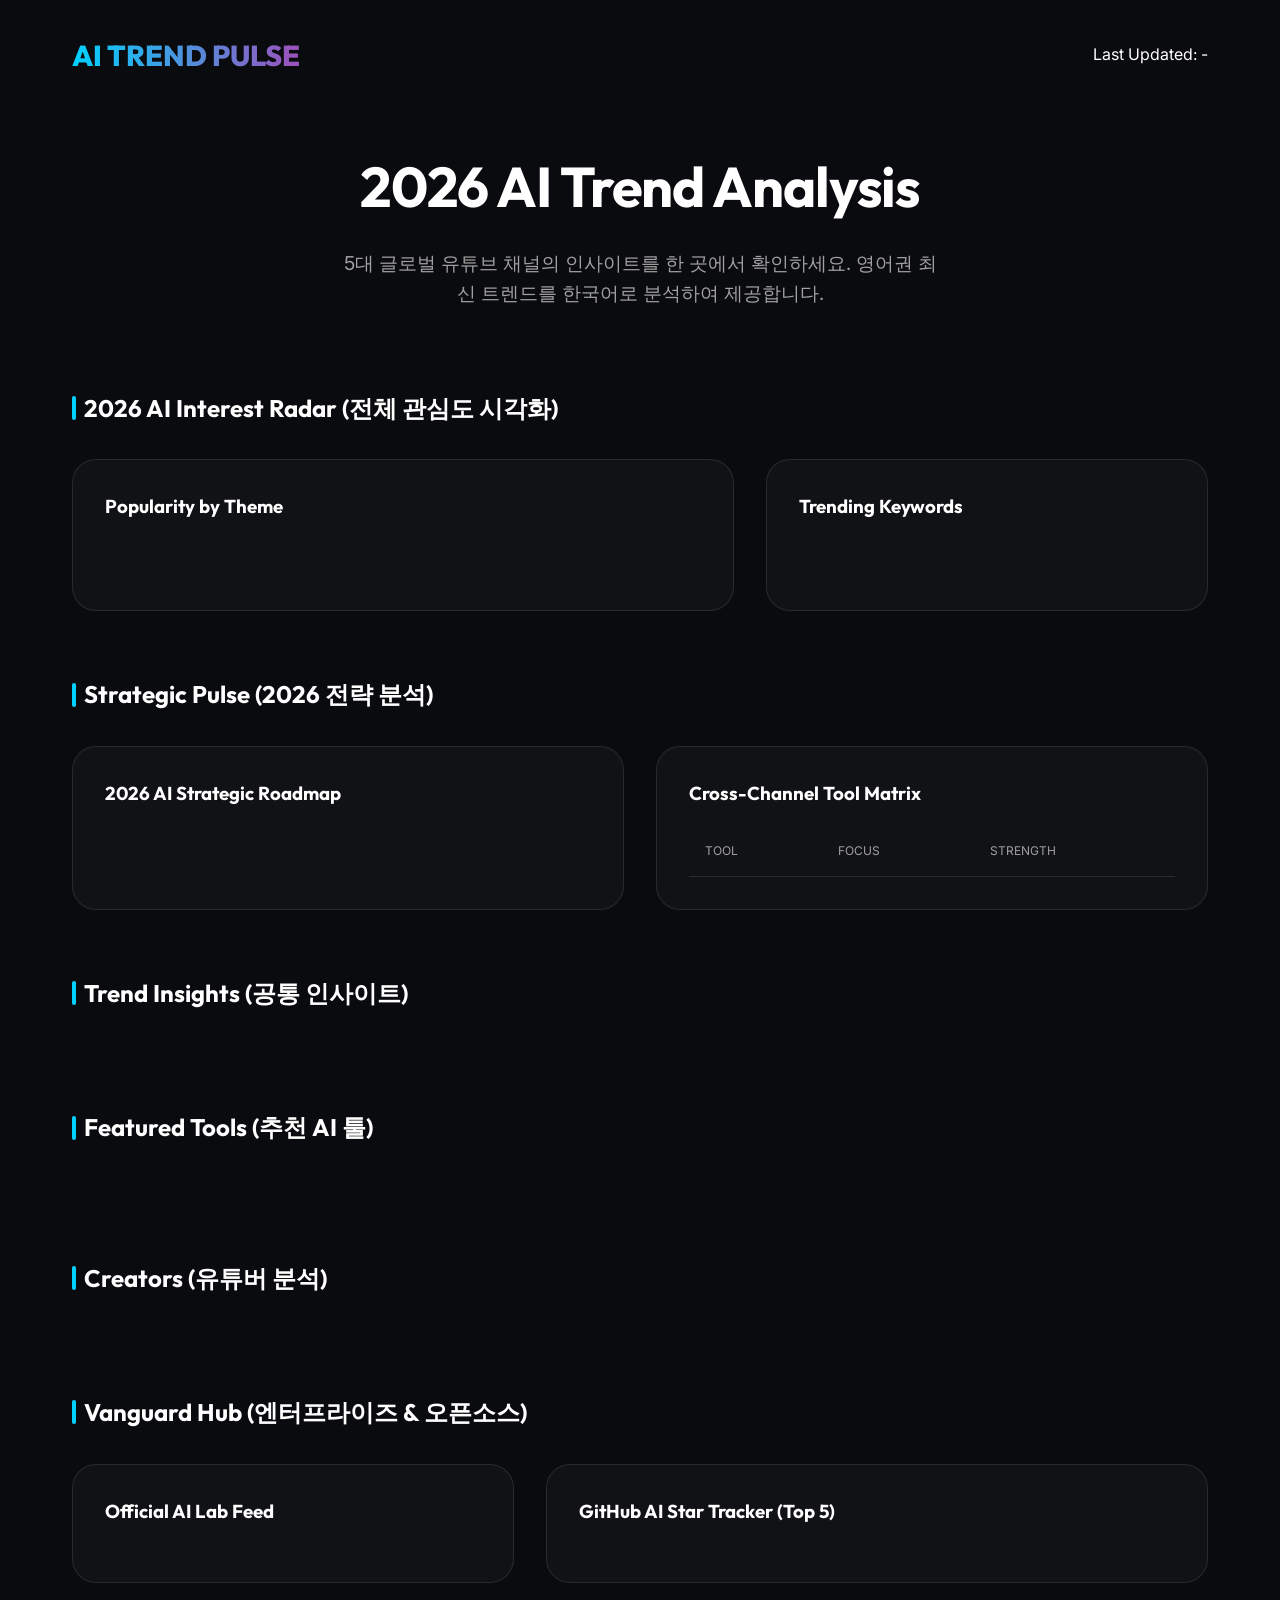
==== index.html @ 5b5e7fb4 "Add files via upload" ====
<!DOCTYPE html>
<html lang="ko">
<head>
    <meta charset="UTF-8">
    <meta name="viewport" content="width=device-width, initial-scale=1.0">
    <title>AI Trend & Tool Pulse 2026</title>
    <link rel="stylesheet" href="style.css">
</head>
<body>
    <div class="container">
        <header>
            <div class="logo">AI TREND PULSE</div>
            <div class="update-info">Last Updated: <span id="last-updated">-</span></div>
        </header>

        <section class="hero animate-fade">
            <h1>2026 AI Trend Analysis</h1>
            <p>5대 글로벌 유튜브 채널의 인사이트를 한 곳에서 확인하세요. 영어권 최신 트렌드를 한국어로 분석하여 제공합니다.</p>
        </section>

        <section class="animate-fade">
            <h2 class="section-title">2026 AI Interest Radar (전체 관심도 시각화)</h2>
            <div class="radar-grid">
                <div class="strategic-card">
                    <h3>Popularity by Theme</h3>
                    <div id="chart-container" class="chart-container" style="margin-top: 1.5rem;"></div>
                </div>
                <div class="strategic-card">
                    <h3>Trending Keywords</h3>
                    <div id="bubble-cloud" class="bubble-cloud" style="margin-top: 1.5rem;"></div>
                </div>
            </div>
        </section>
        <section class="animate-fade">
            <h2 class="section-title">Strategic Pulse (2026 전략 분석)</h2>
            <div class="strategic-grid">
                <div class="strategic-card">
                    <h3>2026 AI Strategic Roadmap</h3>
                    <div id="roadmap-container" style="margin-top: 1.5rem;"></div>
                </div>
                <div class="strategic-card">
                    <h3>Cross-Channel Tool Matrix</h3>
                    <table class="comparison-table">
                        <thead>
                            <tr><th>Tool</th><th>Focus</th><th>Strength</th></tr>
                        </thead>
                        <tbody id="tool-matrix-body"></tbody>
                    </table>
                </div>
            </div>
        </section>

        <section class="animate-fade">
            <h2 class="section-title">Trend Insights (공통 인사이트)</h2>
        <div id="insights-grid" class="insights-grid animate-fade">
            <!-- Dynamic Content -->
        </div>

        <h2 class="section-title">Featured Tools (추천 AI 툴)</h2>
        <div id="tools-scroll" class="tools-scroll animate-fade">
            <!-- Dynamic Content -->
        </div>

        <h2 class="section-title">Creators (유튜버 분석)</h2>
        <div id="channels-grid" class="channels-grid animate-fade" style="margin-bottom: 4rem;">
            <!-- Dynamic Content -->
        </div>

        <section class="animate-fade">
            <h2 class="section-title">Vanguard Hub (엔터프라이즈 & 오픈소스)</h2>
            <div class="vanguard-grid">
                <div class="strategic-card">
                    <h3>Official AI Lab Feed</h3>
                    <div id="official-news-list" class="news-feed" style="margin-top: 1.5rem;"></div>
                </div>
                <div class="strategic-card">
                    <h3>GitHub AI Star Tracker (Top 5)</h3>
                    <div id="github-repo-list" class="repo-list" style="margin-top: 1.5rem;"></div>
                </div>
            </div>
        </section>
    </div>

    </div>

    <!-- Keyword Focus Modal -->
    <div id="modal-backdrop" class="modal-backdrop" onclick="closeFocusView()"></div>
    <div id="focus-modal" class="focus-modal">
        <div class="modal-header">
            <h2 id="modal-title">Topic Focus</h2>
            <button class="close-btn" onclick="closeFocusView()">&times;</button>
        </div>
        <div class="modal-body">
            <div class="modal-section">
                <h4>Related Videos</h4>
                <div id="modal-videos" class="modal-results-grid"></div>
            </div>
            <div class="modal-section">
                <h4>Related Professional Resources</h4>
                <div id="modal-resources" class="modal-results-list"></div>
            </div>
        </div>
    </div>

    <script src="dashboard.js"></script>
</body>
</html>
---- style.css ----
@import url('https://fonts.googleapis.com/css2?family=Inter:wght@300;400;600;700&family=Outfit:wght@400;600;800&display=swap');

:root {
    --bg-color: #0a0b0e;
    --card-bg: rgba(255, 255, 255, 0.03);
    --glass-border: rgba(255, 255, 255, 0.1);
    --accent-blue: #00d2ff;
    --accent-purple: #9d50bb;
    --text-primary: #ffffff;
    --text-secondary: #a0a0a0;
    --transition: all 0.3s cubic-bezier(0.4, 0, 0.2, 1);
}

* {
    margin: 0;
    padding: 0;
    box-sizing: border-box;
}

body {
    font-family: 'Inter', sans-serif;
    background-color: var(--bg-color);
    color: var(--text-primary);
    line-height: 1.6;
    overflow-x: hidden;
}

h1, h2, h3, .logo {
    font-family: 'Outfit', sans-serif;
}

.container {
    max-width: 1200px;
    margin: 0 auto;
    padding: 2rem;
}

/* Header & Hero */
header {
    display: flex;
    justify-content: space-between;
    align-items: center;
    padding-bottom: 4rem;
}

.logo {
    font-size: 1.8rem;
    font-weight: 800;
    background: linear-gradient(to right, var(--accent-blue), var(--accent-purple));
    -webkit-background-clip: text;
    -webkit-text-fill-color: transparent;
}

.hero {
    text-align: center;
    margin-bottom: 5rem;
}

.hero h1 {
    font-size: 3.5rem;
    margin-bottom: 1rem;
    letter-spacing: -0.02em;
}

.hero p {
    color: var(--text-secondary);
    font-size: 1.2rem;
    max-width: 600px;
    margin: 0 auto;
}

/* Common Insights Section */
.section-title {
    font-size: 1.5rem;
    margin-bottom: 2rem;
    display: flex;
    align-items: center;
    gap: 0.5rem;
}

.section-title::before {
    content: '';
    width: 4px;
    height: 1.5rem;
    background: var(--accent-blue);
    border-radius: 2px;
}

.insights-grid {
    display: grid;
    grid-template-columns: repeat(auto-fit, minmax(300px, 1fr));
    gap: 1.5rem;
    margin-bottom: 4rem;
}

.insight-card {
    background: var(--card-bg);
    border: 1px solid var(--glass-border);
    backdrop-filter: blur(12px);
    padding: 1.5rem;
    border-radius: 1.2rem;
    transition: var(--transition);
}

.insight-card:hover {
    transform: translateY(-5px);
    border-color: rgba(0, 210, 255, 0.3);
    background: rgba(255, 255, 255, 0.05);
}

.insight-card .tag {
    font-size: 0.7rem;
    text-transform: uppercase;
    color: var(--accent-blue);
    margin-bottom: 0.5rem;
    display: inline-block;
    padding: 2px 8px;
    background: rgba(0, 210, 255, 0.1);
    border-radius: 4px;
}

/* Tool Gallery */
.tools-scroll {
    display: flex;
    gap: 1rem;
    overflow-x: auto;
    padding-bottom: 1rem;
    margin-bottom: 4rem;
}

.tools-scroll::-webkit-scrollbar {
    height: 4px;
}

.tools-scroll::-webkit-scrollbar-thumb {
    background: var(--glass-border);
    border-radius: 2px;
}

.tool-chip {
    flex: 0 0 auto;
    background: var(--card-bg);
    border: 1px solid var(--glass-border);
    padding: 0.8rem 1.5rem;
    border-radius: 50px;
    display: flex;
    align-items: center;
    gap: 0.8rem;
    transition: var(--transition);
    cursor: pointer;
}

.tool-chip:hover {
    background: var(--accent-blue);
    color: var(--bg-color);
    border-color: var(--accent-blue);
}

/* Channel Cards */
.channels-grid {
    display: grid;
    grid-template-columns: repeat(auto-fill, minmax(220px, 1fr));
    gap: 1.5rem;
}

.channel-card {
    background: var(--card-bg);
    border: 1px solid var(--glass-border);
    border-radius: 1.5rem;
    padding: 2rem 1.5rem;
    text-align: center;
    cursor: pointer;
    transition: var(--transition);
    text-decoration: none;
    color: inherit;
}

.channel-card:hover {
    background: rgba(255, 255, 255, 0.06);
    border-color: var(--accent-purple);
    transform: scale(1.02);
}

.channel-avatar {
    width: 80px;
    height: 80px;
    border-radius: 50%;
    margin-bottom: 1.2rem;
    border: 2px solid var(--glass-border);
    object-fit: cover;
}

.channel-card h3 {
    margin-bottom: 0.2rem;
    font-size: 1.2rem;
}

.channel-card .handle {
    font-size: 0.85rem;
    color: var(--text-secondary);
    margin-bottom: 0.5rem;
}

.channel-card .stats {
    font-size: 0.8rem;
    color: var(--text-secondary);
    margin-bottom: 1rem;
    opacity: 0.8;
}

.channel-card .desc {
    font-size: 0.85rem;
    color: #ccc;
    line-height: 1.4;
    height: 3em;
    overflow: hidden;
    text-overflow: ellipsis;
    display: -webkit-box;
    -webkit-line-clamp: 2;
    line-clamp: 2;
    -webkit-box-orient: vertical;
}

/* Detail Page specific */
.back-btn {
    display: inline-flex;
    align-items: center;
    gap: 0.5rem;
    color: var(--text-secondary);
    text-decoration: none;
    margin-bottom: 2rem;
    transition: var(--transition);
}

.back-btn:hover {
    color: var(--accent-blue);
}

/* Modal & Focus View */
.modal-backdrop {
    display: none;
    position: fixed;
    top: 0;
    left: 0;
    width: 100%;
    height: 100%;
    background: rgba(0, 0, 0, 0.6);
    backdrop-filter: blur(10px);
    z-index: 1000;
}

.focus-modal {
    display: none;
    position: fixed;
    top: 50%;
    left: 50%;
    transform: translate(-50%, -50%);
    width: 90%;
    max-width: 800px;
    max-height: 85vh;
    background: var(--card-bg);
    border: 1px solid var(--glass-border);
    border-radius: 2rem;
    padding: 2.5rem;
    z-index: 1001;
    overflow-y: auto;
    box-shadow: 0 25px 50px -12px rgba(0, 0, 0, 0.5);
}

.modal-header {
    display: flex;
    justify-content: space-between;
    align-items: center;
    margin-bottom: 2rem;
}

.modal-header h2 {
    color: var(--accent-blue);
    font-size: 1.8rem;
}

.close-btn {
    background: none;
    border: none;
    color: var(--text-secondary);
    font-size: 2.5rem;
    cursor: pointer;
    transition: var(--transition);
}

.close-btn:hover { color: var(--accent-blue); }

.modal-section { margin-bottom: 2.5rem; }

.modal-section h4 {
    color: var(--text-secondary);
    text-transform: uppercase;
    font-size: 0.8rem;
    letter-spacing: 1px;
    margin-bottom: 1rem;
    border-bottom: 1px solid var(--glass-border);
    padding-bottom: 0.5rem;
}

.modal-results-grid {
    display: grid;
    grid-template-columns: 1fr 1fr;
    gap: 1.2rem;
}

@media (max-width: 600px) {
    .modal-results-grid { grid-template-columns: 1fr; }
}

.result-video-card {
    background: rgba(255, 255, 255, 0.05);
    padding: 1rem;
    border-radius: 1rem;
    cursor: pointer;
    transition: var(--transition);
}

.result-video-card:hover { background: rgba(0, 242, 254, 0.1); }

.bubble { cursor: pointer; }
.bubble:active { transform: scale(0.95); }

/* Vanguard Hub Section */
.vanguard-grid {
    display: grid;
    grid-template-columns: 0.8fr 1.2fr;
    gap: 2rem;
    margin-bottom: 4rem;
}

@media (max-width: 900px) {
    .vanguard-grid { grid-template-columns: 1fr; }
}

.news-feed {
    display: flex;
    flex-direction: column;
    gap: 1.2rem;
}

.news-item {
    background: rgba(255, 255, 255, 0.03);
    border-left: 4px solid var(--accent-blue);
    padding: 1rem;
    border-radius: 0 1rem 1rem 0;
}

.lab-tag {
    font-size: 0.7rem;
    font-weight: bold;
    text-transform: uppercase;
    color: var(--accent-blue);
    margin-bottom: 0.3rem;
    display: block;
}

.repo-list {
    display: flex;
    flex-direction: column;
    gap: 1rem;
}

.repo-card {
    background: var(--card-bg);
    border: 1px solid var(--glass-border);
    padding: 1.5rem;
    border-radius: 1rem;
    display: flex;
    flex-direction: column;
    gap: 1rem;
    transition: var(--transition);
}

.repo-card:hover {
    border-color: var(--accent-blue);
    transform: translateY(-4px);
}

.repo-header {
    display: flex;
    justify-content: space-between;
    align-items: flex-start;
}

.repo-info h4 {
    color: var(--accent-blue);
    margin-bottom: 0.3rem;
    font-size: 1.1rem;
}

.repo-summary {
    font-size: 0.85rem;
    color: var(--text-primary);
    line-height: 1.5;
}

.repo-insight-box {
    background: rgba(0, 242, 254, 0.05);
    border-left: 2px solid var(--accent-blue);
    padding: 0.8rem;
    border-radius: 0 0.5rem 0.5rem 0;
    font-size: 0.8rem;
    color: var(--text-secondary);
    font-style: italic;
}

.repo-stats {
    display: flex;
    justify-content: space-between;
    align-items: center;
    margin-top: 0.5rem;
    padding-top: 1rem;
    border-top: 1px solid var(--glass-border);
}

.star-count {
    font-weight: bold;
    color: #ffd700;
    display: flex;
    align-items: center;
    justify-content: flex-end;
    gap: 0.3rem;
    margin-bottom: 0.3rem;
}

.growth-momentum {
    height: 4px;
    background: rgba(255, 255, 255, 0.1);
    border-radius: 2px;
    width: 100%;
}

.momentum-fill {
    height: 100%;
    background: var(--accent-blue);
    border-radius: 2px;
}

/* Interest Radar Section */
.radar-grid {
    display: grid;
    grid-template-columns: 1.2fr 0.8fr;
    gap: 2rem;
    margin-bottom: 4rem;
}

@media (max-width: 900px) {
    .radar-grid { grid-template-columns: 1fr; }
}

.chart-container {
    display: flex;
    flex-direction: column;
    gap: 1.5rem;
}

.bar-row {
    display: flex;
    flex-direction: column;
    gap: 0.5rem;
}

.bar-label {
    display: flex;
    justify-content: space-between;
    font-size: 0.9rem;
}

.bar-bg {
    background: rgba(255, 255, 255, 0.05);
    height: 12px;
    border-radius: 6px;
    overflow: hidden;
    position: relative;
}

.bar-fill {
    height: 100%;
    border-radius: 6px;
    transition: width 1.5s ease-out;
}

.bubble-cloud {
    display: flex;
    flex-wrap: wrap;
    gap: 1rem;
    justify-content: center;
    align-items: center;
    padding: 1rem;
}

.bubble {
    background: var(--card-bg);
    border: 1px solid var(--glass-border);
    padding: 0.5rem 1rem;
    border-radius: 50px;
    color: var(--text-secondary);
    transition: var(--transition);
    cursor: default;
}

.bubble:hover {
    color: var(--accent-blue);
    border-color: var(--accent-blue);
    transform: scale(1.1);
}

/* Strategic Pulse Section */
.strategic-grid {
    display: grid;
    grid-template-columns: 1fr 1fr;
    gap: 2rem;
    margin-bottom: 4rem;
}

@media (max-width: 900px) {
    .strategic-grid { grid-template-columns: 1fr; }
}

.strategic-card {
    background: var(--card-bg);
    border: 1px solid var(--glass-border);
    border-radius: 1.5rem;
    padding: 2rem;
    backdrop-filter: blur(10px);
}

.roadmap-item {
    display: flex;
    gap: 1.5rem;
    margin-bottom: 1.5rem;
    position: relative;
    padding-left: 1rem;
}

.roadmap-item::before {
    content: '';
    position: absolute;
    left: -4px;
    top: 0;
    bottom: -1.5rem;
    width: 2px;
    background: var(--accent-blue);
    opacity: 0.3;
}

.roadmap-item:last-child::before { display: none; }

.roadmap-month {
    font-weight: bold;
    color: var(--accent-blue);
    min-width: 40px;
}

.comparison-table {
    width: 100%;
    border-collapse: collapse;
    margin-top: 1rem;
}

.comparison-table th, .comparison-table td {
    padding: 1rem;
    text-align: left;
    border-bottom: 1px solid var(--glass-border);
}

.comparison-table th {
    color: var(--text-secondary);
    font-weight: normal;
    text-transform: uppercase;
    font-size: 0.75rem;
}
.controls-bar {
    display: flex;
    justify-content: flex-end;
    gap: 1rem;
    margin-bottom: 2rem;
}

.btn-pill {
    background: var(--card-bg);
    border: 1px solid var(--glass-border);
    color: var(--text-secondary);
    padding: 0.5rem 1.2rem;
    border-radius: 50px;
    cursor: pointer;
    font-size: 0.9rem;
    transition: var(--transition);
}

.btn-pill.active {
    background: var(--accent-blue);
    color: var(--bg-color);
    border-color: var(--accent-blue);
}

.yt-btn {
    display: inline-flex;
    align-items: center;
    gap: 0.5rem;
    background: #ff0000;
    color: white;
    padding: 0.6rem 1.2rem;
    border-radius: 8px;
    text-decoration: none;
    font-size: 0.9rem;
    font-weight: 600;
    margin-top: 1rem;
    transition: var(--transition);
}

.yt-btn:hover {
    background: #cc0000;
    transform: scale(1.05);
}

/* Popular Highlight */
.popular-section {
    margin-bottom: 4rem;
}

.popular-card {
    background: linear-gradient(135deg, rgba(157, 80, 187, 0.1), rgba(0, 210, 255, 0.1));
    border: 1px solid rgba(255, 255, 255, 0.2);
    border-radius: 2rem;
    padding: 3rem;
    display: grid;
    grid-template-columns: 1fr 1.5fr;
    gap: 3rem;
    position: relative;
    overflow: hidden;
}

@media (max-width: 900px) {
    .popular-card { grid-template-columns: 1fr; }
}

.popular-badge {
    position: absolute;
    top: 1.5rem;
    right: 1.5rem;
    background: var(--accent-purple);
    color: white;
    padding: 4px 12px;
    border-radius: 4px;
    font-size: 0.75rem;
    font-weight: bold;
    text-transform: uppercase;
}

.popular-card .insight-box {
    background: rgba(0, 0, 0, 0.3);
    padding: 2rem;
    border-radius: 1.5rem;
    border: 1px solid var(--glass-border);
}

.stat-badge {
    font-size: 0.85rem;
    color: var(--accent-blue);
    font-weight: 600;
}

.video-list {
    display: flex;
    flex-direction: column;
    gap: 1.5rem;
}

.video-item {
    background: var(--card-bg);
    border: 1px solid var(--glass-border);
    padding: 2rem;
    border-radius: 1.5rem;
    display: grid;
    grid-template-columns: 1fr 2fr;
    gap: 2rem;
}

@media (max-width: 768px) {
    .video-item {
        grid-template-columns: 1fr;
    }
}

.video-meta h4 {
    font-size: 0.8rem;
    color: var(--accent-blue);
    margin-bottom: 0.5rem;
}

.video-content h3 {
    margin-bottom: 1rem;
}

.video-insight {
    padding: 1rem;
    background: rgba(255, 255, 255, 0.02);
    border-left: 3px solid var(--accent-purple);
    margin-bottom: 1.5rem;
    font-style: italic;
    color: #ddd;
}

.key-points {
    list-style: none;
}

.key-points li {
    position: relative;
    padding-left: 1.5rem;
    margin-bottom: 0.5rem;
    font-size: 0.95rem;
}

.key-points li::before {
    content: '•';
    position: absolute;
    left: 0;
    color: var(--accent-blue);
    font-weight: bold;
}

/* Animations */
@keyframes fadeInUp {
    from { opacity: 0; transform: translateY(20px); }
    to { opacity: 1; transform: translateY(0); }
}

.animate-fade {
    animation: fadeInUp 0.6s ease forwards;
}
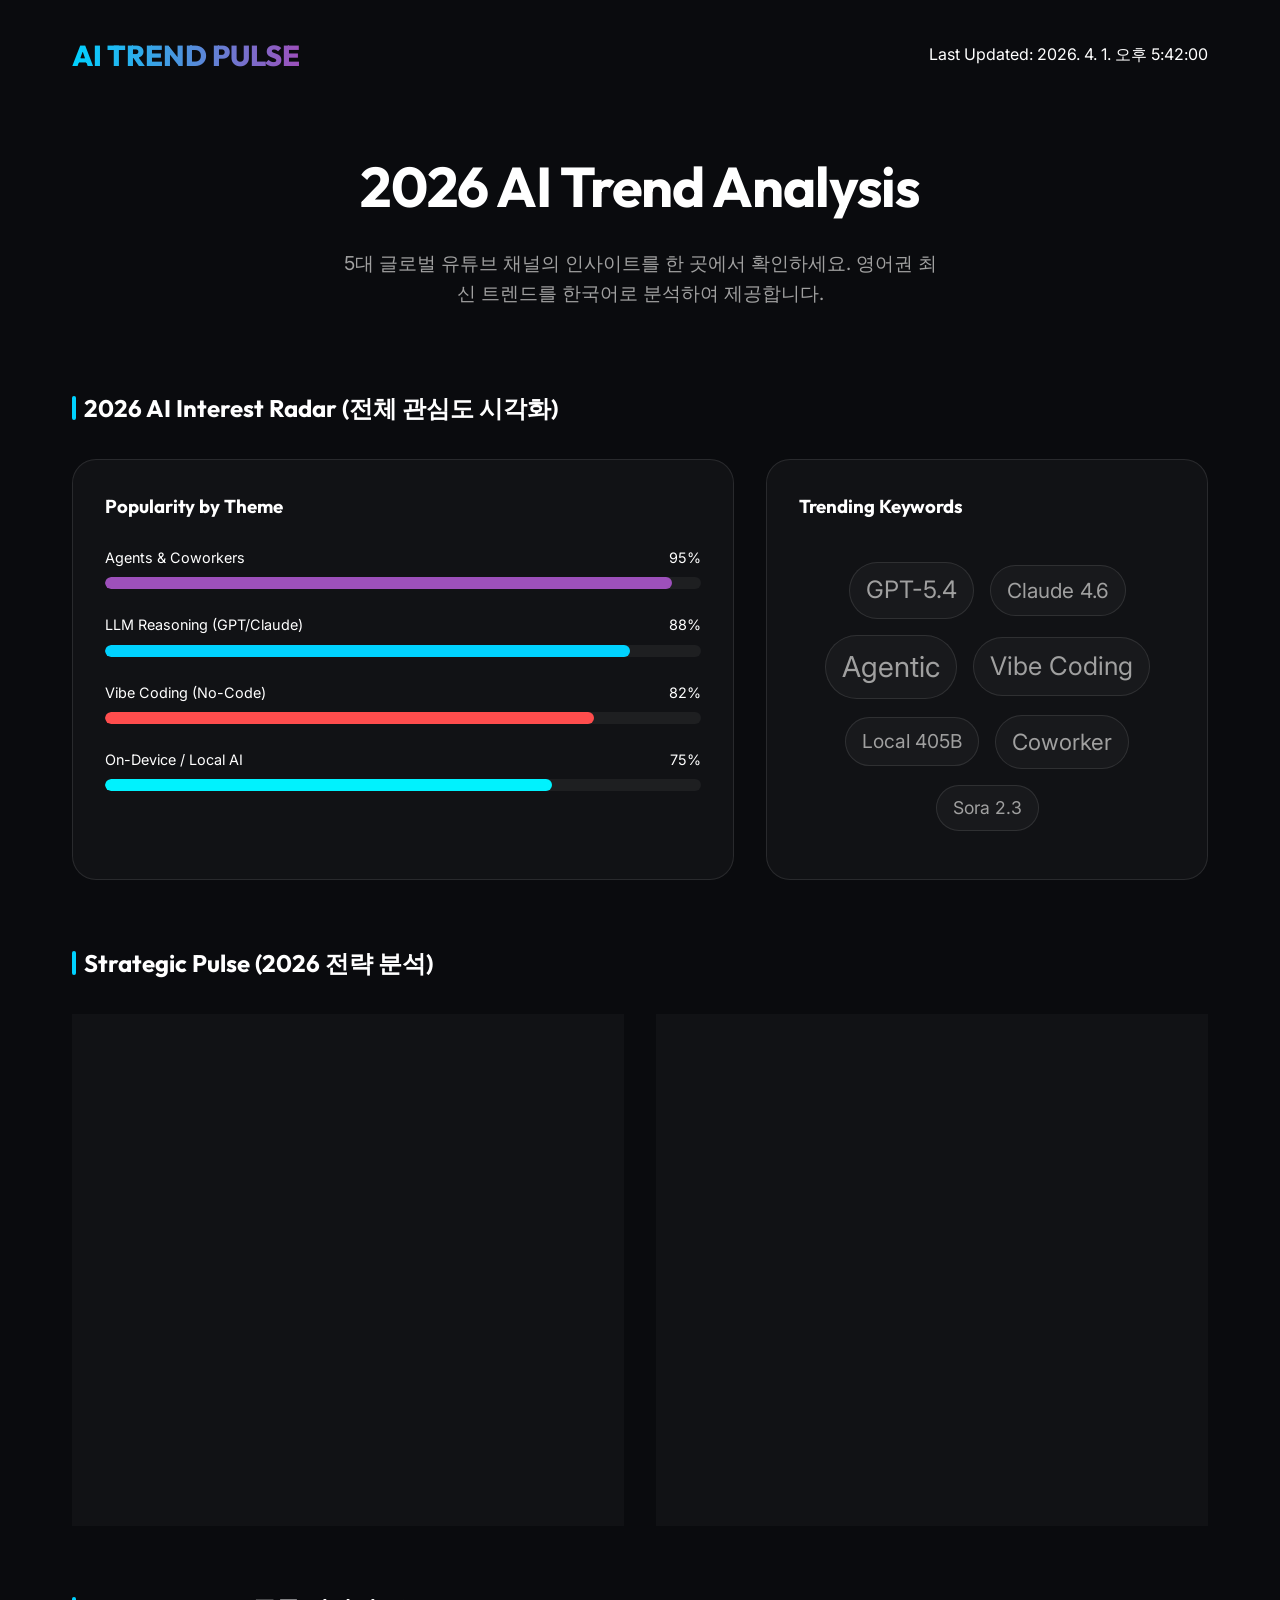
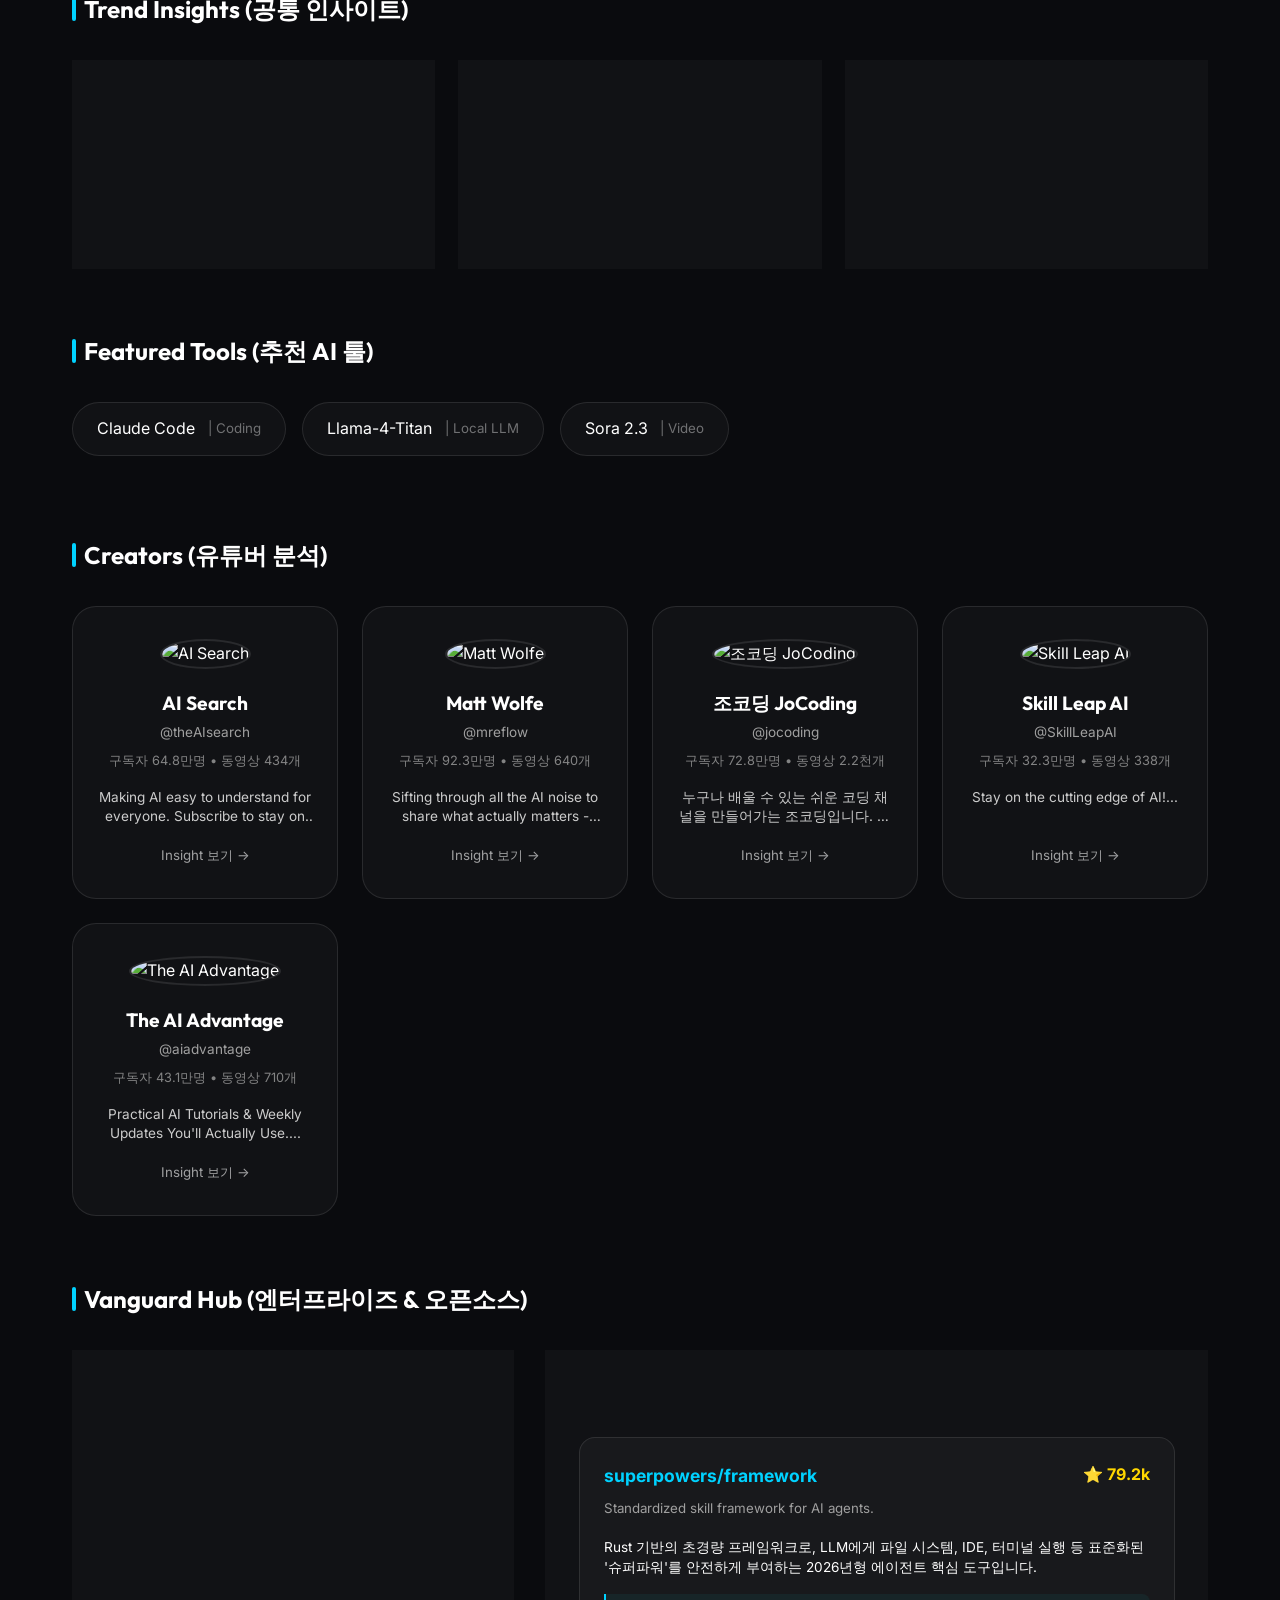
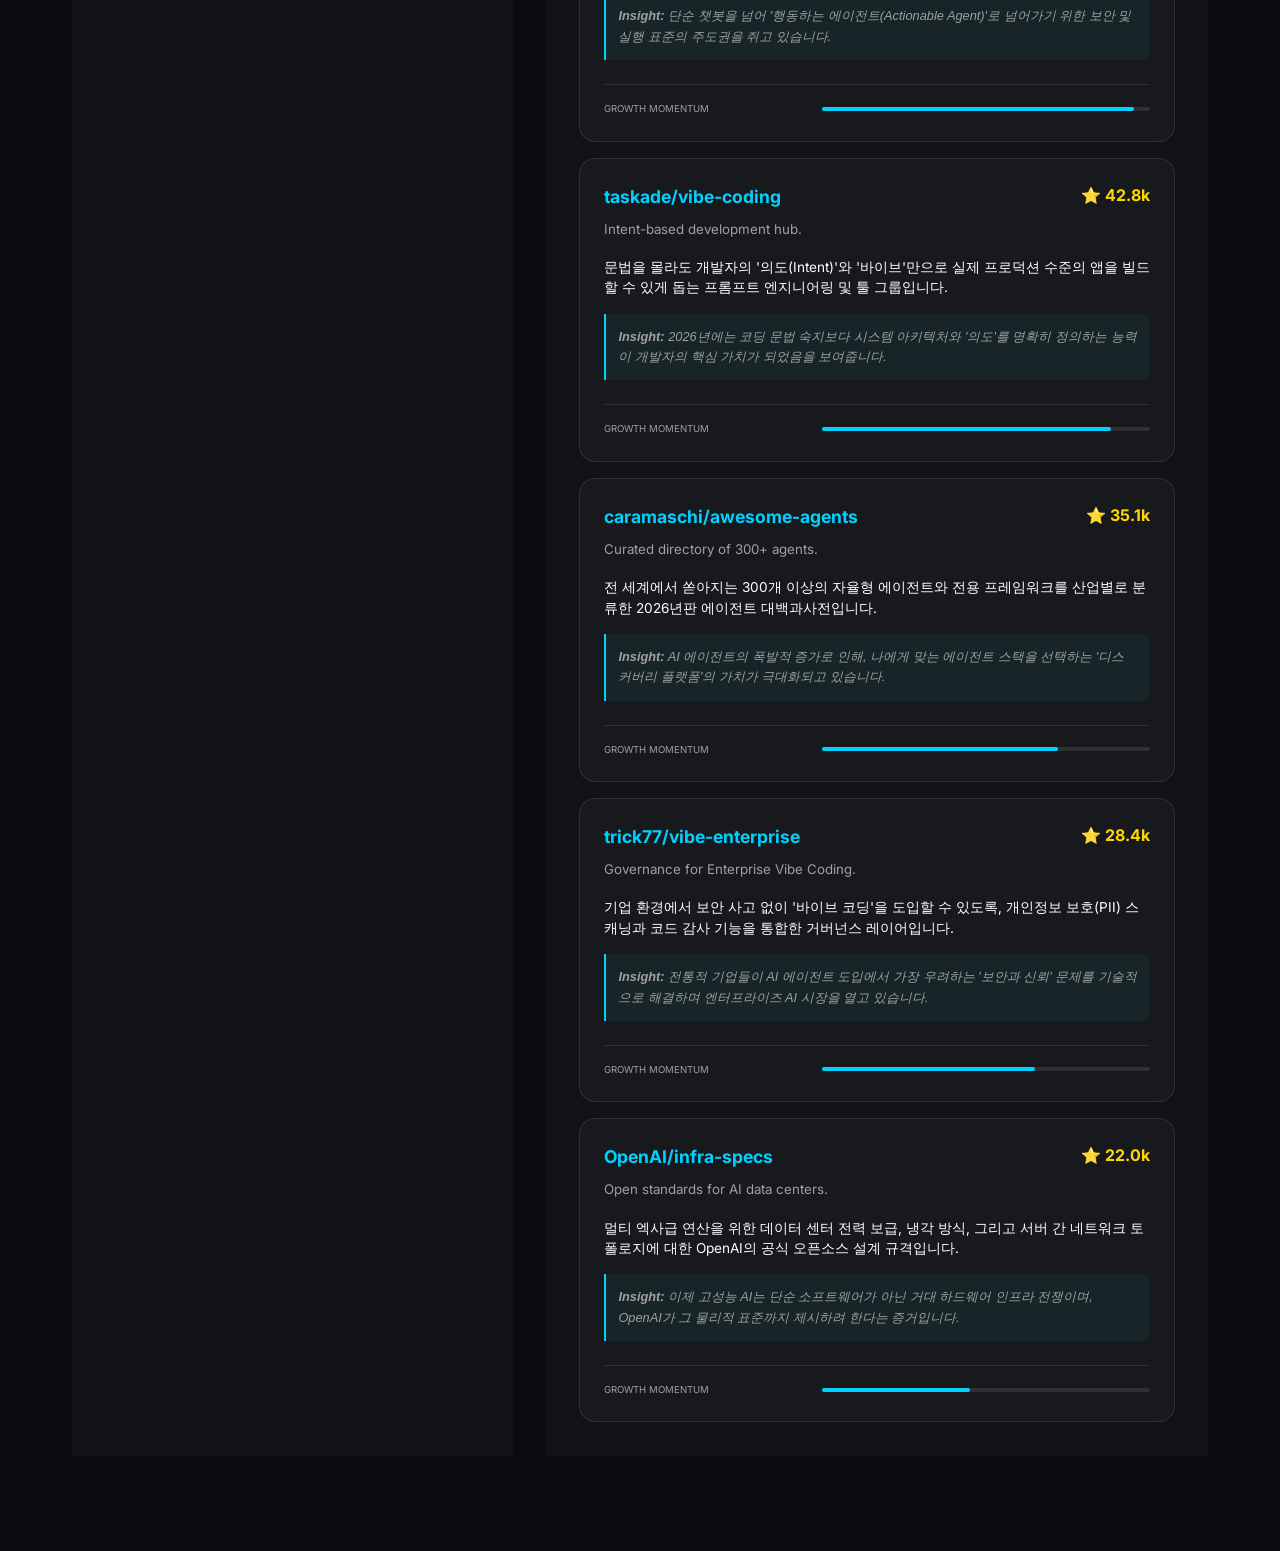
==== commit fdb95681: "Add files via upload" ====
--- a/index.html
+++ b/index.html
@@ -4,7 +4,7 @@
     <meta charset="UTF-8">
     <meta name="viewport" content="width=device-width, initial-scale=1.0">
     <title>AI Trend & Tool Pulse 2026</title>
-    <link rel="stylesheet" href="style.css">
+    <link rel="stylesheet" href="style.css?v=2">
 </head>
 <body>
     <div class="container">
@@ -102,6 +102,6 @@
         </div>
     </div>
 
-    <script src="dashboard.js"></script>
+    <script src="dashboard.js?v=2"></script>
 </body>
 </html>
